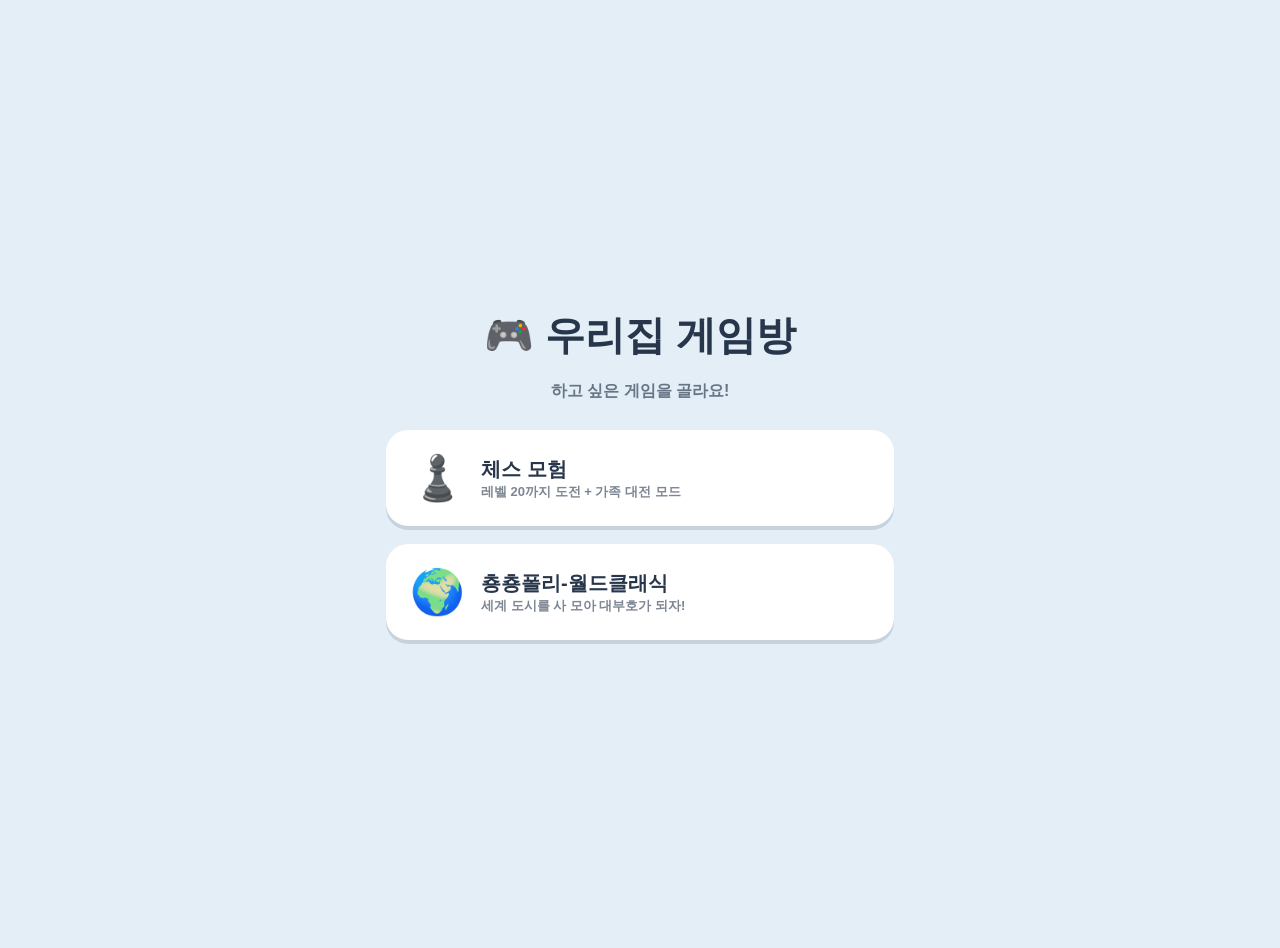
==== index.html @ 3c22cfff "Add files via upload" ====
<!DOCTYPE html>
<html lang="ko">
<head>
<meta charset="UTF-8">
<meta name="viewport" content="width=device-width, initial-scale=1.0">
<title>우리집 게임방 🎮</title>
<style>
body{margin:0; min-height:100vh; display:flex; flex-direction:column; align-items:center;
  justify-content:center; gap:18px; background:#E3EEF7; padding:24px;
  font-family:"Apple SD Gothic Neo","Malgun Gothic","Noto Sans KR",sans-serif; color:#27364B;}
h1{margin:0; font-size:clamp(26px,6vw,40px);}
p{margin:0 0 10px; opacity:.65; font-weight:700; text-align:center;}
a.game{display:flex; align-items:center; gap:16px; width:min(92vw,460px);
  background:#fff; border-radius:22px; padding:22px 24px; text-decoration:none; color:inherit;
  box-shadow:0 4px 0 rgba(39,54,75,.15); transition:transform .12s;}
a.game:active{transform:scale(.97);}
a.game .em{font-size:44px;}
a.game b{font-size:20px;}
a.game span{display:block; font-size:13px; opacity:.6; font-weight:700;}
</style>
</head>
<body>
<h1>🎮 우리집 게임방</h1>
<p>하고 싶은 게임을 골라요!</p>
<a class="game" href="./chess.html"><div class="em">♟️</div><div><b>체스 모험</b><span>레벨 20까지 도전 + 가족 대전 모드</span></div></a>
<a class="game" href="./monopoly.html"><div class="em">🌍</div><div><b>춍춍폴리-월드클래식</b><span>세계 도시를 사 모아 대부호가 되자!</span></div></a>
</body>
</html>
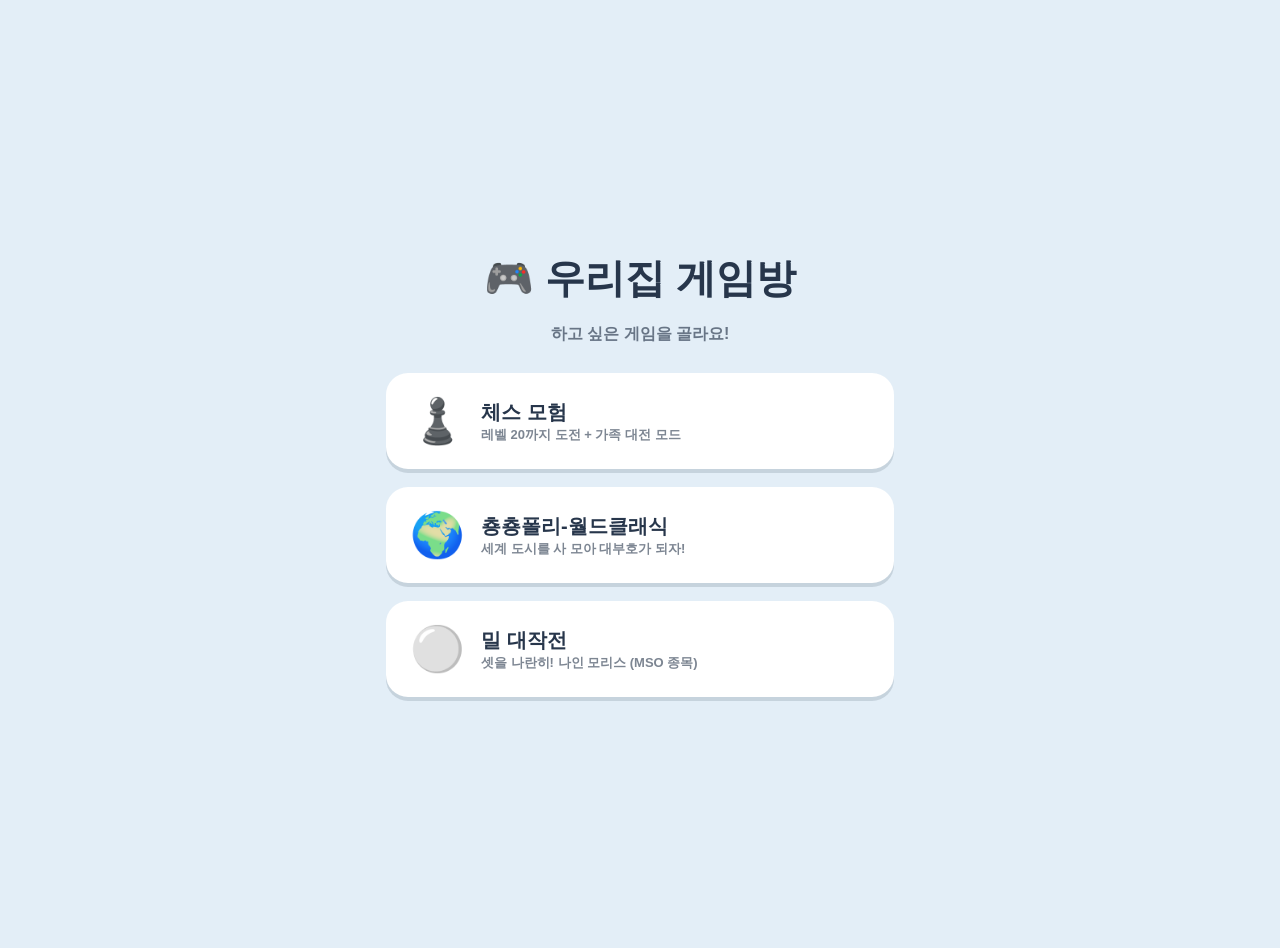
==== commit de0c85df: "Add files via upload" ====
--- a/index.html
+++ b/index.html
@@ -24,5 +24,6 @@
 <p>하고 싶은 게임을 골라요!</p>
 <a class="game" href="./chess.html"><div class="em">♟️</div><div><b>체스 모험</b><span>레벨 20까지 도전 + 가족 대전 모드</span></div></a>
 <a class="game" href="./monopoly.html"><div class="em">🌍</div><div><b>춍춍폴리-월드클래식</b><span>세계 도시를 사 모아 대부호가 되자!</span></div></a>
+<a class="game" href="./morris.html"><div class="em">⚪</div><div><b>밀 대작전</b><span>셋을 나란히! 나인 모리스 (MSO 종목)</span></div></a>
 </body>
 </html>
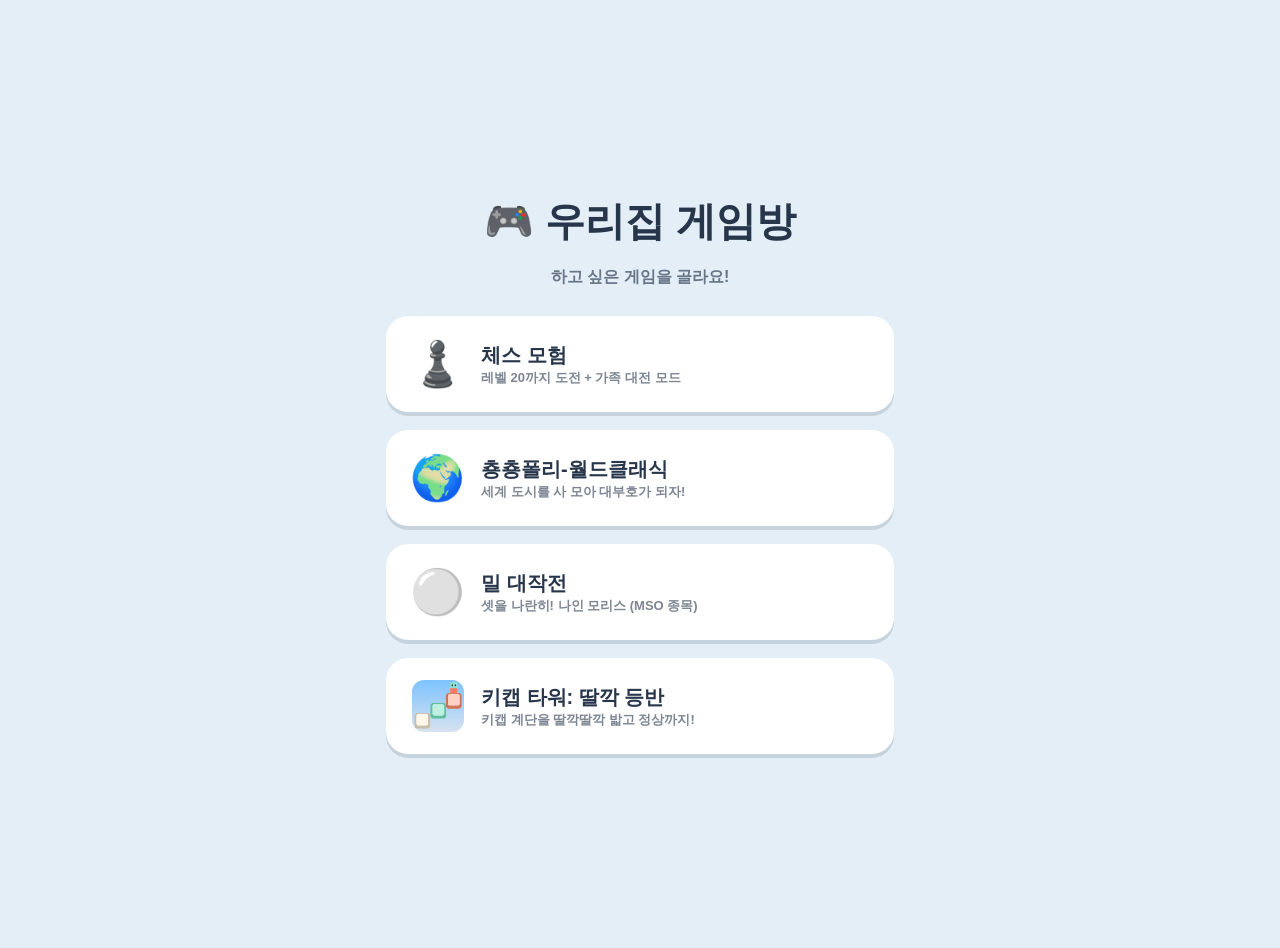
==== commit cec01d36: "허브에 '키캡 타워: 딸깍 등반' 게임 카드 추가 - 링크: keycap-tower/ - 아이콘: keycap-tower/icons/icon-192.png 재사용 (기존 이모지 칸" ====
--- a/index.html
+++ b/index.html
@@ -25,5 +25,6 @@
 <a class="game" href="./chess.html"><div class="em">♟️</div><div><b>체스 모험</b><span>레벨 20까지 도전 + 가족 대전 모드</span></div></a>
 <a class="game" href="./monopoly.html"><div class="em">🌍</div><div><b>춍춍폴리-월드클래식</b><span>세계 도시를 사 모아 대부호가 되자!</span></div></a>
 <a class="game" href="./morris.html"><div class="em">⚪</div><div><b>밀 대작전</b><span>셋을 나란히! 나인 모리스 (MSO 종목)</span></div></a>
+<a class="game" href="./keycap-tower/"><div class="em"><img src="./keycap-tower/icons/icon-192.png" alt="" width="52" height="52" style="display:block; margin:0 1.5px; border-radius:12px;"></div><div><b>키캡 타워: 딸깍 등반</b><span>키캡 계단을 딸깍딸깍 밟고 정상까지!</span></div></a>
 </body>
 </html>
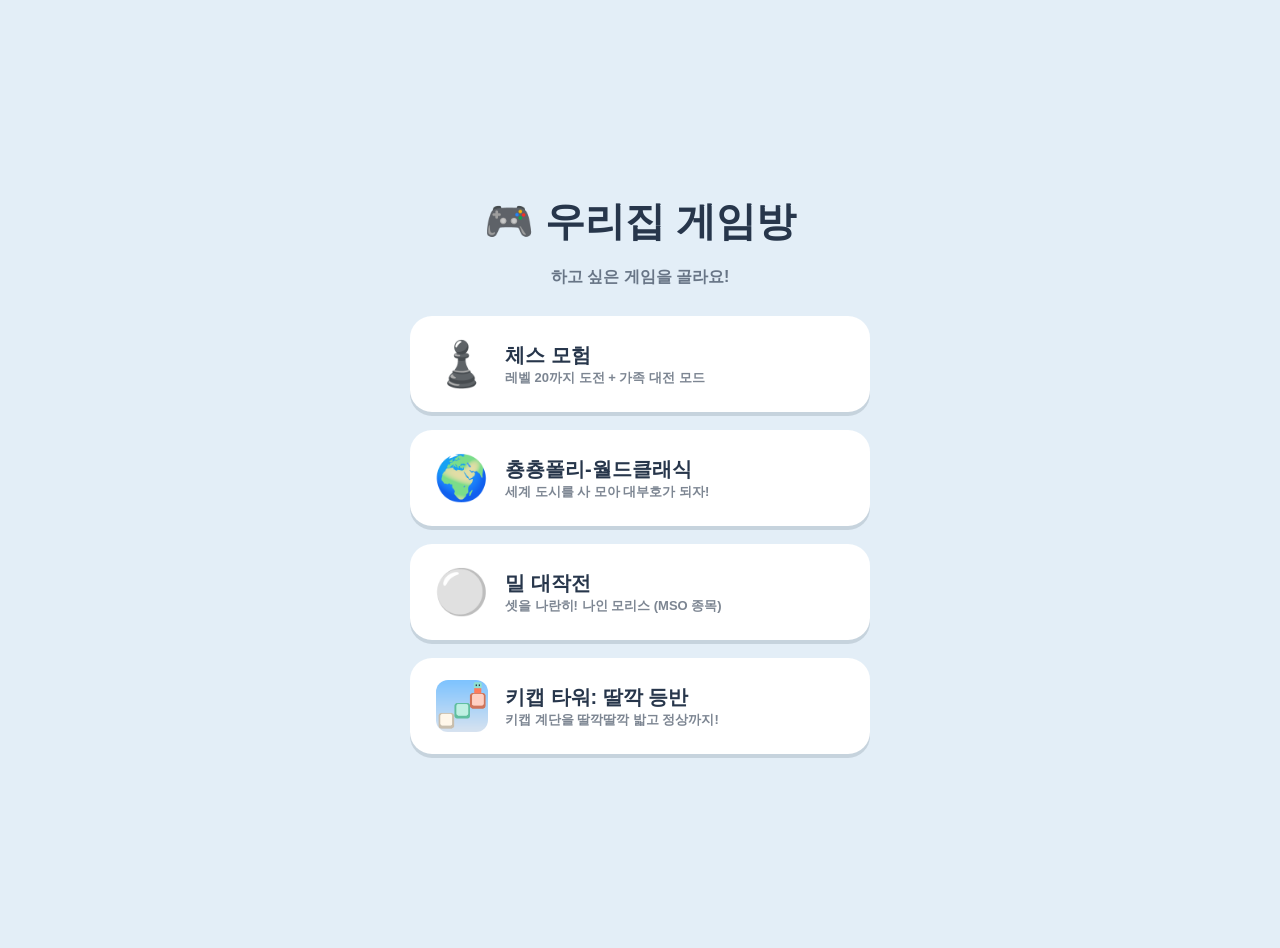
==== commit 46e68688: "허브 카드가 세로 화면에서 좌우로 잘리는 문제 수정 a.game에 box-sizing:border-box 추가: 폭 min(92vw,460px)에 패딩이 포함되도록 함  Co-Au" ====
--- a/index.html
+++ b/index.html
@@ -10,7 +10,7 @@
   font-family:"Apple SD Gothic Neo","Malgun Gothic","Noto Sans KR",sans-serif; color:#27364B;}
 h1{margin:0; font-size:clamp(26px,6vw,40px);}
 p{margin:0 0 10px; opacity:.65; font-weight:700; text-align:center;}
-a.game{display:flex; align-items:center; gap:16px; width:min(92vw,460px);
+a.game{box-sizing:border-box; display:flex; align-items:center; gap:16px; width:min(92vw,460px);
   background:#fff; border-radius:22px; padding:22px 24px; text-decoration:none; color:inherit;
   box-shadow:0 4px 0 rgba(39,54,75,.15); transition:transform .12s;}
 a.game:active{transform:scale(.97);}
